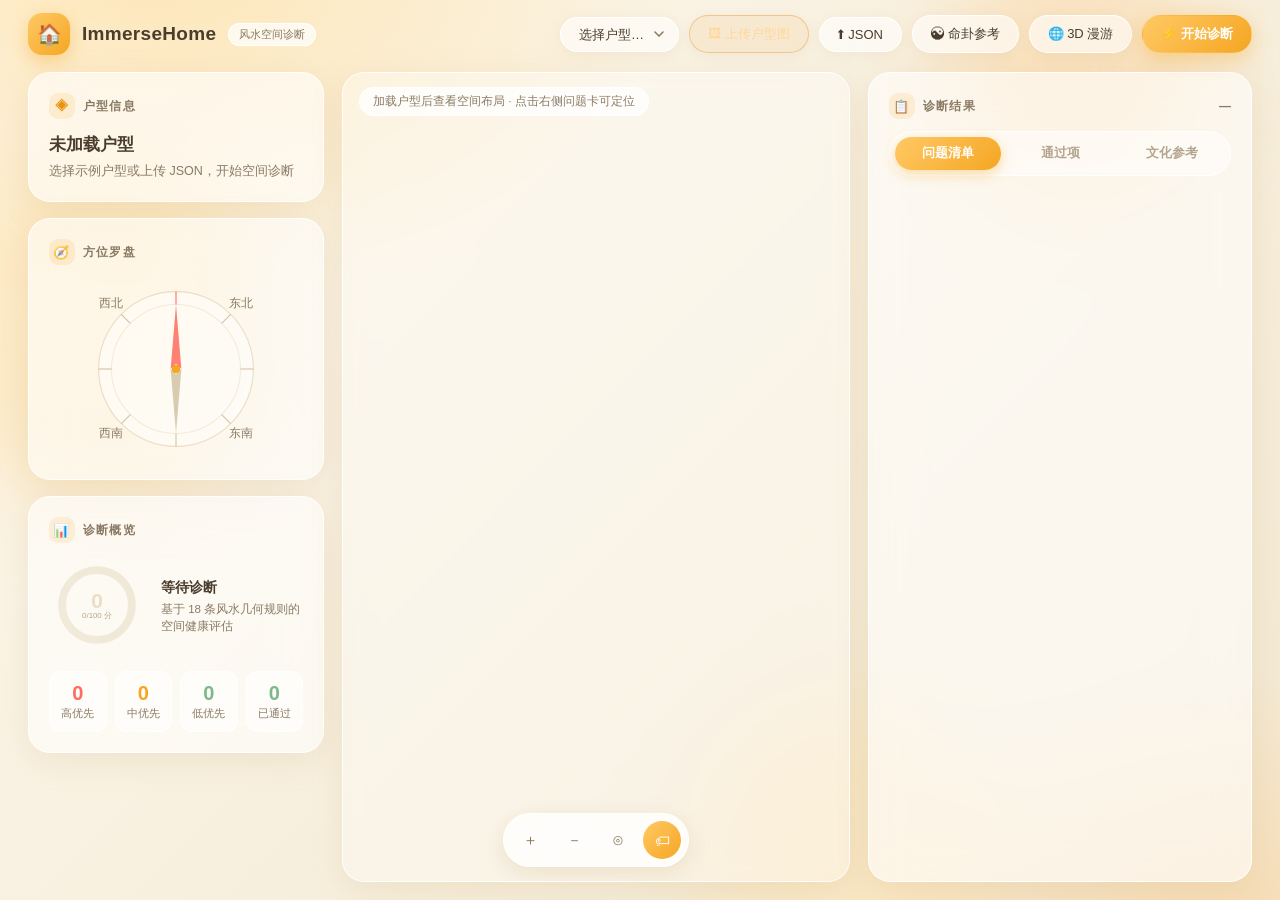
==== webapp/static/index.html @ de6d9487 "初始提交：户型风水审查 Web 端 - webapp：Flask 服务 + /plan 户型图识墙摆家具 + /3d 三维诊断 - fengshui-audit：18 条风水规则引擎与场景 schem" ====
<!DOCTYPE html>
<html lang="zh-CN">
<head>
<meta charset="UTF-8" />
<meta name="viewport" content="width=device-width, initial-scale=1.0" />
<title>ImmerseHome · 风水空间诊断</title>
<style>
  :root {
    /* 暖色阳光系 */
    --bg-cream: #faf5ea;
    --bg-sun: #ffe9c4;
    --glass: rgba(255, 255, 255, 0.58);
    --glass-strong: rgba(255, 255, 255, 0.75);
    --glass-border: rgba(255, 255, 255, 0.95);
    --glass-shadow: 0 8px 32px rgba(190, 155, 95, 0.16);
    --text-primary: #4a3d2e;
    --text-secondary: #8a7a64;
    --text-muted: #b3a48c;
    --accent: #f5a623;
    --accent-deep: #e8930f;
    --accent-soft: rgba(245, 166, 35, 0.14);
    --accent-glow: rgba(245, 166, 35, 0.4);
    --high: #ff6b5e;
    --high-soft: rgba(255, 107, 94, 0.12);
    --medium: #f5a623;
    --medium-soft: rgba(245, 166, 35, 0.13);
    --low: #7cb98a;
    --low-soft: rgba(124, 185, 138, 0.14);
    --ok: #7cb98a;
    --radius-lg: 22px;
    --radius-md: 16px;
    --radius-sm: 12px;
  }
  * { margin: 0; padding: 0; box-sizing: border-box; }
  html, body { height: 100%; }
  body {
    font-family: -apple-system, "PingFang SC", "Microsoft YaHei", "Segoe UI", sans-serif;
    color: var(--text-primary);
    display: flex;
    flex-direction: column;
    min-width: 1080px;
    overflow-x: auto;
    position: relative;
    background:
      radial-gradient(ellipse 900px 600px at 12% -5%, rgba(255, 216, 138, 0.55) 0%, transparent 60%),
      radial-gradient(ellipse 700px 500px at 95% 105%, rgba(255, 196, 120, 0.35) 0%, transparent 55%),
      linear-gradient(135deg, #fdf8ee 0%, #f7efdd 55%, #f3e8d2 100%);
    background-attachment: fixed;
  }
  /* 光斑装饰 */
  .bokeh { position: fixed; border-radius: 50%; filter: blur(46px); pointer-events: none; z-index: 0; }
  .b1 { width: 340px; height: 340px; left: -80px; top: 18%; background: rgba(255, 210, 130, 0.34); }
  .b2 { width: 260px; height: 260px; right: 6%; top: -60px; background: rgba(255, 190, 110, 0.28); }
  .b3 { width: 300px; height: 300px; right: 22%; bottom: -100px; background: rgba(255, 226, 170, 0.38); }

  /* ===== 顶栏（浮动玻璃条） ===== */
  .topbar {
    position: relative; z-index: 20;
    height: 68px;
    display: flex; align-items: center;
    padding: 0 28px; gap: 14px;
  }
  .brand { display: flex; align-items: center; gap: 12px; }
  .brand-icon {
    width: 42px; height: 42px; border-radius: 14px;
    background: linear-gradient(135deg, #ffc964, #f5a623);
    display: flex; align-items: center; justify-content: center;
    color: #fff; font-size: 20px;
    box-shadow: 0 6px 18px var(--accent-glow);
  }
  .brand-name { font-size: 19px; font-weight: 700; letter-spacing: 0.3px; }
  .brand-sub {
    font-size: 11px; color: var(--text-secondary);
    background: rgba(255,255,255,0.7); border: 1px solid var(--glass-border);
    padding: 3px 10px; border-radius: 20px;
  }
  .topbar-actions { margin-left: auto; display: flex; gap: 10px; align-items: center; }

  .btn {
    background: var(--glass);
    backdrop-filter: blur(18px); -webkit-backdrop-filter: blur(18px);
    border: 1px solid var(--glass-border);
    color: var(--text-primary);
    padding: 9px 18px;
    border-radius: 30px;
    font-size: 13px; font-weight: 500;
    cursor: pointer; transition: all 0.18s;
    display: inline-flex; align-items: center; gap: 7px;
    box-shadow: 0 3px 14px rgba(190,155,95,0.12);
  }
  .btn:hover { background: var(--glass-strong); transform: translateY(-1px); box-shadow: 0 6px 20px rgba(190,155,95,0.2); }
  .btn.primary {
    background: linear-gradient(135deg, #ffc964, #f5a623);
    border-color: transparent; color: #fff; font-weight: 600;
    box-shadow: 0 6px 20px var(--accent-glow);
  }
  .btn.primary:hover { filter: brightness(1.06); box-shadow: 0 8px 26px var(--accent-glow); }
  .btn.toggled {
    background: linear-gradient(135deg, #c9a4ff, #a877f0);
    border-color: transparent; color: #fff;
    box-shadow: 0 6px 18px rgba(168, 119, 240, 0.35);
  }
  select.btn { padding-right: 34px; appearance: none; -webkit-appearance: none;
    background-image: url("data:image/svg+xml,%3Csvg xmlns='http://www.w3.org/2000/svg' width='10' height='6'%3E%3Cpath d='M1 1l4 4 4-4' stroke='%238a7a64' fill='none' stroke-width='1.5' stroke-linecap='round'/%3E%3C/svg%3E");
    background-repeat: no-repeat; background-position: right 14px center; }

  /* ===== 主体：浮动卡片布局 ===== */
  .main {
    flex: 1; position: relative; z-index: 10;
    display: grid;
    grid-template-columns: 296px minmax(420px, 1fr) 384px;
    gap: 18px;
    padding: 4px 28px 18px;
    min-height: 0;
  }

  .dock { display: flex; flex-direction: column; gap: 16px; min-height: 0; }
  .glass-card {
    background: var(--glass);
    backdrop-filter: blur(24px); -webkit-backdrop-filter: blur(24px);
    border: 1px solid var(--glass-border);
    border-radius: var(--radius-lg);
    box-shadow: var(--glass-shadow);
    padding: 20px;
  }
  .card-title {
    display: flex; align-items: center; gap: 8px;
    font-size: 12px; font-weight: 700; letter-spacing: 1.2px;
    color: var(--text-secondary); text-transform: uppercase;
    margin-bottom: 14px;
  }
  .card-title .ico {
    width: 26px; height: 26px; border-radius: 9px;
    background: var(--accent-soft); color: var(--accent-deep);
    display: inline-flex; align-items: center; justify-content: center; font-size: 13px;
  }

  .scene-name { font-size: 17px; font-weight: 700; margin-bottom: 5px; }
  .scene-note { font-size: 12.5px; color: var(--text-secondary); line-height: 1.6; }

  /* 罗盘 */
  .compass-wrap { display: flex; justify-content: center; padding: 4px 0; }
  .compass { width: 172px; height: 172px; position: relative; }
  .compass svg { width: 100%; height: 100%; }

  /* 分数 + 统计 */
  .score-wrap { display: flex; align-items: center; gap: 16px; margin-bottom: 14px; }
  .score-ring svg { width: 96px; height: 96px; }
  .score-caption { flex: 1; }
  .score-caption .big { font-size: 14px; font-weight: 700; margin-bottom: 4px; }
  .score-caption .sub { font-size: 11.5px; color: var(--text-secondary); line-height: 1.5; }
  .stats-grid { display: grid; grid-template-columns: repeat(4, 1fr); gap: 8px; }
  .stat-chip {
    border-radius: var(--radius-sm); padding: 10px 6px; text-align: center;
    background: rgba(255,255,255,0.55); border: 1px solid rgba(255,255,255,0.9);
  }
  .stat-num { font-size: 20px; font-weight: 800; line-height: 1.1; }
  .stat-label { font-size: 10.5px; color: var(--text-secondary); margin-top: 3px; }
  .stat-chip.high .stat-num { color: var(--high); }
  .stat-chip.medium .stat-num { color: var(--medium); }
  .stat-chip.low .stat-num { color: var(--low); }
  .stat-chip.pass .stat-num { color: var(--ok); }

  /* ===== 中间舞台 ===== */
  .stage { position: relative; min-width: 0; min-height: 0; display: flex; flex-direction: column; gap: 14px; }
  .canvas-card {
    flex: 1; position: relative; min-height: 0;
    background: rgba(255, 255, 255, 0.34);
    backdrop-filter: blur(10px); -webkit-backdrop-filter: blur(10px);
    border: 1px solid rgba(255,255,255,0.85);
    border-radius: var(--radius-lg);
    box-shadow: var(--glass-shadow);
    overflow: hidden;
  }
  #floorCanvas { display: block; width: 100%; height: 100%; }
  .canvas-hint {
    position: absolute; top: 14px; left: 16px;
    font-size: 11.5px; color: var(--text-secondary);
    background: rgba(255,255,255,0.72); backdrop-filter: blur(10px);
    padding: 6px 13px; border-radius: 20px;
    border: 1px solid rgba(255,255,255,0.95);
    pointer-events: none;
  }
  .canvas-toolbar {
    position: absolute; bottom: 14px; left: 50%; transform: translateX(-50%);
    display: flex; gap: 6px;
    background: var(--glass-strong);
    backdrop-filter: blur(20px); -webkit-backdrop-filter: blur(20px);
    border: 1px solid var(--glass-border);
    border-radius: 30px; padding: 7px;
    box-shadow: 0 6px 22px rgba(190,155,95,0.22);
  }
  .tool-btn {
    width: 38px; height: 38px; border-radius: 50%;
    border: none; background: transparent; cursor: pointer;
    font-size: 15px; color: var(--text-secondary);
    display: flex; align-items: center; justify-content: center;
    transition: all 0.15s;
  }
  .tool-btn:hover { background: var(--accent-soft); color: var(--accent-deep); }
  .tool-btn.active { background: linear-gradient(135deg, #ffc964, #f5a623); color: #fff; }

  /* 中央诊断卡（对应 Figma 警示卡） */
  .alert-card {
    display: none; align-items: flex-start; gap: 14px;
    background: var(--glass-strong);
    backdrop-filter: blur(24px); -webkit-backdrop-filter: blur(24px);
    border: 1px solid var(--glass-border);
    border-radius: var(--radius-lg);
    box-shadow: var(--glass-shadow);
    padding: 16px 20px;
  }
  .alert-card.show { display: flex; }
  .alert-icon {
    width: 44px; height: 44px; border-radius: 50%; flex-shrink: 0;
    background: linear-gradient(135deg, #ffb35c, #f5862a);
    color: #fff; font-size: 19px;
    display: flex; align-items: center; justify-content: center;
    box-shadow: 0 6px 16px rgba(245, 134, 42, 0.4);
  }
  .alert-body { flex: 1; min-width: 0; }
  .alert-msg { font-size: 14px; font-weight: 600; line-height: 1.55; margin-bottom: 10px; }
  .alert-filters { display: flex; gap: 8px; flex-wrap: wrap; }
  .filter-pill {
    padding: 6px 15px; border-radius: 20px; font-size: 12px; font-weight: 600;
    border: 1px solid rgba(255,255,255,0.95);
    background: rgba(255,255,255,0.6); color: var(--text-secondary);
    cursor: pointer; transition: all 0.15s;
  }
  .filter-pill:hover { transform: translateY(-1px); }
  .filter-pill.active { background: linear-gradient(135deg, #ffc964, #f5a623); color: #fff; border-color: transparent; box-shadow: 0 4px 12px var(--accent-glow); }

  /* ===== 右侧结果卡 ===== */
  .results-card { flex: 1; display: flex; flex-direction: column; min-height: 0; overflow: hidden; }
  .results-head { display: flex; align-items: center; justify-content: space-between; margin-bottom: 12px; }
  .result-count { font-size: 12px; color: var(--text-secondary); font-weight: 600; }
  .tabs {
    display: flex; gap: 6px; padding: 5px;
    background: rgba(255,255,255,0.5); border-radius: 24px;
    border: 1px solid rgba(255,255,255,0.9); margin-bottom: 14px;
  }
  .tab {
    flex: 1; text-align: center; padding: 8px 4px;
    font-size: 12.5px; font-weight: 600; border-radius: 18px;
    cursor: pointer; color: var(--text-muted); transition: all 0.18s;
  }
  .tab.active {
    background: linear-gradient(135deg, #ffc964, #f5a623);
    color: #fff; box-shadow: 0 4px 14px var(--accent-glow);
  }
  .results-scroll { flex: 1; overflow-y: auto; min-height: 0; padding-right: 4px; }
  .results-scroll::-webkit-scrollbar { width: 5px; }
  .results-scroll::-webkit-scrollbar-thumb { background: rgba(190,155,95,0.3); border-radius: 3px; }

  /* 违规卡 */
  .violation {
    background: rgba(255,255,255,0.66);
    border: 1px solid rgba(255,255,255,0.95);
    border-radius: var(--radius-md);
    padding: 15px 15px 15px 18px;
    margin-bottom: 11px; cursor: pointer;
    transition: all 0.18s; position: relative; overflow: hidden;
  }
  .violation::before {
    content: ""; position: absolute; left: 0; top: 0; bottom: 0; width: 4px;
  }
  .violation.high::before { background: linear-gradient(180deg, #ff8a7e, #ff6b5e); }
  .violation.medium::before { background: linear-gradient(180deg, #ffc964, #f5a623); }
  .violation.low::before { background: linear-gradient(180deg, #9ed3aa, #7cb98a); }
  .violation:hover { transform: translateY(-2px); box-shadow: 0 8px 22px rgba(190,155,95,0.22); }
  .violation.selected {
    border-color: var(--accent);
    box-shadow: 0 0 0 2px var(--accent-soft), 0 8px 26px var(--accent-glow);
    background: rgba(255,255,255,0.85);
  }
  .v-head { display: flex; align-items: center; gap: 8px; margin-bottom: 8px; }
  .v-sev {
    font-size: 10px; font-weight: 800; padding: 3px 9px;
    border-radius: 12px; letter-spacing: 0.5px;
  }
  .v-sev.high { background: var(--high-soft); color: var(--high); }
  .v-sev.medium { background: var(--medium-soft); color: var(--medium); }
  .v-sev.low { background: var(--low-soft); color: var(--low); }
  .v-name { font-size: 13.5px; font-weight: 700; }
  .v-id { font-size: 10.5px; color: var(--text-muted); margin-left: auto; font-family: ui-monospace, monospace; }
  .v-detail { font-size: 12.5px; color: var(--text-secondary); line-height: 1.6; margin-bottom: 9px; }
  .v-suggest {
    font-size: 12.5px; color: #9c6d10; line-height: 1.6;
    padding: 9px 12px; border-radius: 10px;
    background: var(--accent-soft); border-left: 3px solid var(--accent);
  }
  .v-suggest::before { content: "✦ 建议："; font-weight: 700; }

  .empty-state { text-align: center; padding: 52px 20px; color: var(--text-muted); }
  .empty-state .icon { font-size: 38px; margin-bottom: 12px; opacity: 0.55; }

  .passed-item {
    display: flex; align-items: center; gap: 9px;
    padding: 8px 4px; font-size: 12.5px; color: var(--text-secondary);
    border-bottom: 1px dashed rgba(190,155,95,0.18);
  }
  .passed-item:last-child { border-bottom: none; }
  .passed-dot { width: 7px; height: 7px; border-radius: 50%; background: var(--ok); flex-shrink: 0; }

  /* 文化参考 */
  .culture-box {
    background: linear-gradient(135deg, rgba(200,164,255,0.14), rgba(245,166,35,0.1));
    border: 1px solid rgba(190,150,255,0.35);
    border-radius: var(--radius-md); padding: 16px;
  }
  .culture-title { font-size: 13.5px; font-weight: 700; color: #8b5cf0; margin-bottom: 8px; }
  .culture-text { font-size: 12.5px; color: var(--text-secondary); line-height: 1.7; }
  .culture-limits { margin-top: 9px; font-size: 11.5px; color: var(--text-muted); }
  .culture-limits li { margin-left: 16px; margin-bottom: 3px; }

  .skip-note { margin-top: 10px; font-size: 11.5px; color: var(--medium); text-align: center; padding: 8px;
    background: var(--medium-soft); border-radius: 10px; }

  /* 加载 & Toast */
  .loading {
    position: fixed; inset: 0; z-index: 100;
    background: rgba(250, 245, 234, 0.65);
    backdrop-filter: blur(6px);
    display: none; align-items: center; justify-content: center;
  }
  .loading.show { display: flex; }
  .spinner {
    width: 42px; height: 42px;
    border: 3px solid rgba(245,166,35,0.25); border-top-color: var(--accent);
    border-radius: 50%; animation: spin 0.8s linear infinite;
  }
  @keyframes spin { to { transform: rotate(360deg); } }
  .toast {
    position: fixed; bottom: 30px; left: 50%; transform: translateX(-50%);
    background: rgba(74, 61, 46, 0.92); color: #fff;
    padding: 11px 22px; border-radius: 26px; font-size: 13px;
    z-index: 200; box-shadow: 0 10px 30px rgba(74,61,46,0.35);
    animation: slideUp 0.3s;
  }
  @keyframes slideUp { from { opacity: 0; transform: translate(-50%, 16px); } }
</style>
</head>
<body>
<div class="bokeh b1"></div><div class="bokeh b2"></div><div class="bokeh b3"></div>

<div class="topbar">
  <div class="brand">
    <div class="brand-icon">🏠</div>
    <div class="brand-name">ImmerseHome</div>
    <div class="brand-sub">风水空间诊断</div>
  </div>
  <div class="topbar-actions">
    <select id="sceneSelect" class="btn" title="选择示例户型">
      <option value="">选择户型…</option>
    </select>
    <a class="btn" href="/plan" style="text-decoration:none;border-color:rgba(233,162,76,.5);color:#ffd79a;background:rgba(233,162,76,.12)"
       title="上传户型图照片 → 自动识墙 → 摆家具 → 生成 3D">🖼 上传户型图</a>
    <button class="btn" id="uploadBtn" title="直接上传户型 JSON（高级）">⬆ JSON</button>
    <button class="btn" id="cultureBtn" title="启用命卦文化参考">☯ 命卦参考</button>
    <a class="btn" href="/3d" title="进入第一视角 3D 漫游" style="text-decoration:none">🌐 3D 漫游</a>
    <button class="btn primary" id="auditBtn">⚡ 开始诊断</button>
  </div>
</div>

<div class="main">
  <!-- 左侧浮动卡 -->
  <div class="dock">
    <div class="glass-card">
      <div class="card-title"><span class="ico">◈</span>户型信息</div>
      <div class="scene-name" id="sceneName">未加载户型</div>
      <div class="scene-note" id="sceneNote">选择示例户型或上传 JSON，开始空间诊断</div>
    </div>

    <div class="glass-card">
      <div class="card-title"><span class="ico">🧭</span>方位罗盘</div>
      <div class="compass-wrap"><div class="compass" id="compass"></div></div>
    </div>

    <div class="glass-card">
      <div class="card-title"><span class="ico">📊</span>诊断概览</div>
      <div class="score-wrap">
        <div class="score-ring" id="scoreRing"></div>
        <div class="score-caption">
          <div class="big" id="scoreVerdict">等待诊断</div>
          <div class="sub">基于 18 条风水几何规则的空间健康评估</div>
        </div>
      </div>
      <div class="stats-grid">
        <div class="stat-chip high"><div class="stat-num" id="cntHigh">0</div><div class="stat-label">高优先</div></div>
        <div class="stat-chip medium"><div class="stat-num" id="cntMed">0</div><div class="stat-label">中优先</div></div>
        <div class="stat-chip low"><div class="stat-num" id="cntLow">0</div><div class="stat-label">低优先</div></div>
        <div class="stat-chip pass"><div class="stat-num" id="cntPass">0</div><div class="stat-label">已通过</div></div>
      </div>
    </div>
  </div>

  <!-- 中间舞台 -->
  <div class="stage">
    <div class="alert-card" id="alertCard">
      <div class="alert-icon">◈</div>
      <div class="alert-body">
        <div class="alert-msg" id="alertMsg"></div>
        <div class="alert-filters" id="alertFilters">
          <div class="filter-pill active" data-filter="all">全部问题</div>
          <div class="filter-pill" data-filter="high">高优先</div>
          <div class="filter-pill" data-filter="medium">中优先</div>
          <div class="filter-pill" data-filter="low">低优先</div>
        </div>
      </div>
    </div>
    <div class="canvas-card">
      <canvas id="floorCanvas"></canvas>
      <div class="canvas-hint" id="canvasHint">加载户型后查看空间布局 · 点击右侧问题卡可定位</div>
      <div class="canvas-toolbar">
        <button class="tool-btn" id="zoomIn" title="放大">＋</button>
        <button class="tool-btn" id="zoomOut" title="缩小">－</button>
        <button class="tool-btn" id="resetView" title="重置视图">⊙</button>
        <button class="tool-btn active" id="toggleLabels" title="显示/隐藏标签">🏷</button>
      </div>
    </div>
  </div>

  <!-- 右侧结果 -->
  <div class="dock">
    <div class="glass-card results-card">
      <div class="results-head">
        <div class="card-title" style="margin:0"><span class="ico">📋</span>诊断结果</div>
        <div class="result-count" id="resultCount">—</div>
      </div>
      <div class="tabs">
        <div class="tab active" data-tab="violations">问题清单</div>
        <div class="tab" data-tab="passed">通过项</div>
        <div class="tab" data-tab="culture">文化参考</div>
      </div>
      <div class="results-scroll">
        <div id="violationsList"></div>
        <div id="passedList" style="display:none;"></div>
        <div id="cultureBox" style="display:none;"></div>
      </div>
    </div>
  </div>
</div>

<input type="file" id="fileInput" accept=".json" style="display:none" />
<div class="loading" id="loading"><div class="spinner"></div></div>

<script>
// ============================================================
//  全局状态
// ============================================================
let sceneData = null;
let auditResult = null;
let selectedVId = null;
let cultureEnabled = false;
let showLabels = true;
let viewScale = 1;
let viewOffset = { x: 0, y: 0 };
let currentFilter = "all";

// 暖色调画布配色（对应 Figma 阳光客厅风格）
const COLORS = {
  wall: "#8a7458",
  wallWindow: "#6ba3c9",
  door: "#f5a623",
  beam: "rgba(245,166,35,0.16)",
  beamBorder: "rgba(232,147,15,0.55)",
  grid: "rgba(190,155,95,0.13)",
  text: "#6b5c48",
  furniture: "#efe4cf",
  furnitureBorder: "#bda27c",
  bed: "#e3d4f0", bedBorder: "#a98fd0",
  sofa: "#d3e4c0", sofaBorder: "#8fb277",
  stove: "#f2c4b4", stoveBorder: "#d98a70",
  sink: "#c4dce8", sinkBorder: "#7fa8c0",
  mirror: "rgba(160,190,230,0.35)",
  wardrobe: "#eadcc0", wardrobeBorder: "#b09468",
  highlight: "#ff5e4d",
  highlightGlow: "rgba(255,94,77,0.35)",
};

// 房间暖色粉彩（对应 Figma 户型图的桃橙配色）
const ROOM_COLORS = {
  "主卧": "#ffe3cc", "次卧": "#fff0d6", "卧室": "#ffe9d4",
  "客厅": "#e9f0da", "餐厅": "#ffe0c4", "厨房": "#f4ead4",
  "卫生间": "#dfeef1", "卫": "#dfeef1", "阳台": "#e6f0e0", "玄关": "#f6ecd8",
};
const ROOM_DEFAULT = "rgba(255,255,255,0.5)";

// ============================================================
//  初始化
// ============================================================
async function init() {
  resizeCanvas();
  window.addEventListener("resize", () => { resizeCanvas(); render(); });
  drawCompass();
  drawScoreRing(0, 18, true);
  await loadScenes();
  document.getElementById("auditBtn").addEventListener("click", runAudit);
  document.getElementById("uploadBtn").addEventListener("click", () => document.getElementById("fileInput").click());
  document.getElementById("fileInput").addEventListener("change", handleFile);
  document.getElementById("cultureBtn").addEventListener("click", toggleCulture);
  document.getElementById("sceneSelect").addEventListener("change", loadScene);
  document.getElementById("zoomIn").addEventListener("click", () => zoom(1.2));
  document.getElementById("zoomOut").addEventListener("click", () => zoom(0.8));
  document.getElementById("resetView").addEventListener("click", resetView);
  document.getElementById("toggleLabels").addEventListener("click", function() {
    showLabels = !showLabels; this.classList.toggle("active", showLabels); render();
  });
  document.querySelectorAll(".tab").forEach(t => t.addEventListener("click", switchTab));
  document.querySelectorAll(".filter-pill").forEach(p => p.addEventListener("click", function() {
    document.querySelectorAll(".filter-pill").forEach(x => x.classList.remove("active"));
    this.classList.add("active");
    currentFilter = this.dataset.filter;
    renderResults();
  }));
}

function switchTab(e) {
  document.querySelectorAll(".tab").forEach(t => t.classList.remove("active"));
  e.target.classList.add("active");
  const tab = e.target.dataset.tab;
  document.getElementById("violationsList").style.display = tab === "violations" ? "" : "none";
  document.getElementById("passedList").style.display = tab === "passed" ? "" : "none";
  document.getElementById("cultureBox").style.display = tab === "culture" ? "" : "none";
}

function resizeCanvas() {
  const card = document.querySelector(".canvas-card");
  const canvas = document.getElementById("floorCanvas");
  const w = card.clientWidth, h = card.clientHeight;
  if (w > 0 && h > 0) { canvas.width = w; canvas.height = h; }
}

// ============================================================
//  场景加载
// ============================================================
async function loadScenes() {
  try {
    const res = await fetch("/api/scenes");
    const scenes = await res.json();
    const sel = document.getElementById("sceneSelect");
    scenes.forEach(s => {
      const opt = document.createElement("option");
      opt.value = s.id; opt.textContent = s.name;
      sel.appendChild(opt);
    });
  } catch (e) { console.error(e); }
}

async function loadScene(e) {
  const id = e.target.value;
  if (!id) return;
  showLoading(true);
  try {
    const res = await fetch("/api/scene/" + id);
    sceneData = await res.json();
    document.getElementById("sceneName").textContent = sceneData.meta?.name || id;
    document.getElementById("sceneNote").textContent = sceneData.meta?.note || "";
    selectedVId = null; auditResult = null;
    clearResults();
    render();
  } catch (e) { toast("加载户型失败：" + e.message); }
  finally { showLoading(false); }
}

function handleFile(e) {
  const file = e.target.files[0];
  if (!file) return;
  const reader = new FileReader();
  reader.onload = (ev) => {
    try {
      sceneData = JSON.parse(ev.target.result);
      document.getElementById("sceneName").textContent = sceneData.meta?.name || file.name;
      document.getElementById("sceneNote").textContent = sceneData.meta?.note || "已上传：" + file.name;
      selectedVId = null; auditResult = null;
      clearResults(); render();
    } catch (err) { toast("JSON 解析失败：" + err.message); }
  };
  reader.readAsText(file, "utf-8");
  e.target.value = "";
}

// ============================================================
//  运行审查
// ============================================================
async function runAudit() {
  if (!sceneData) { toast("请先加载户型"); return; }
  showLoading(true);
  try {
    const res = await fetch("/api/audit?culture=" + cultureEnabled, {
      method: "POST",
      headers: { "Content-Type": "application/json" },
      body: JSON.stringify(sceneData),
    });
    auditResult = await res.json();
    currentFilter = "all";
    document.querySelectorAll(".filter-pill").forEach(x => x.classList.toggle("active", x.dataset.filter === "all"));
    renderResults();
    render();
  } catch (e) { toast("诊断失败：" + e.message); }
  finally { showLoading(false); }
}

function toggleCulture() {
  cultureEnabled = !cultureEnabled;
  const btn = document.getElementById("cultureBtn");
  btn.classList.toggle("toggled", cultureEnabled);
  if (auditResult) runAudit();
}

// ============================================================
//  结果渲染
// ============================================================
function renderResults() {
  if (!auditResult) return;
  const s = auditResult.summary;
  document.getElementById("cntHigh").textContent = s.by_severity.high || 0;
  document.getElementById("cntMed").textContent = s.by_severity.medium || 0;
  document.getElementById("cntLow").textContent = s.by_severity.low || 0;
  document.getElementById("cntPass").textContent = s.passed;
  document.getElementById("resultCount").textContent = s.violations + " 项问题 / " + s.passed + " 项通过";
  const score = Math.round((s.passed / auditResult.rule_count) * 100);
  drawScoreRing(score, auditResult.rule_count);

  // 中央诊断卡文案（模仿 Figma 诊断提示语气）
  const alertCard = document.getElementById("alertCard");
  alertCard.classList.add("show");
  let verdict, msg;
  if (s.violations === 0) {
    verdict = "空间状态极佳"; msg = "布局通过全部 " + auditResult.rule_count + " 条风水检查，动线流畅、采光均衡，无需调整。";
  } else {
    const parts = [];
    if (s.by_severity.high) parts.push("高优先级问题 " + s.by_severity.high + " 处");
    if (s.by_severity.medium) parts.push("中优先级 " + s.by_severity.medium + " 处");
    if (s.by_severity.low) parts.push("低优先级 " + s.by_severity.low + " 处");
    verdict = score >= 60 ? "整体尚可，建议微调" : "建议针对性优化";
    msg = "检测到 " + parts.join("、") + "，点击下方分类可筛选查看，让家更舒适。";
  }
  document.getElementById("alertMsg").textContent = msg;
  document.getElementById("scoreVerdict").textContent = verdict;

  // 违规列表（含筛选）
  const vlist = document.getElementById("violationsList");
  const list = auditResult.violations.filter(v => currentFilter === "all" || v.severity === currentFilter);
  if (list.length === 0) {
    vlist.innerHTML = '<div class="empty-state"><div class="icon">🍃</div><div>' +
      (auditResult.violations.length === 0 ? "布局通过全部检查" : "该分类下暂无问题") + "</div></div>";
  } else {
    vlist.innerHTML = list.map(v => `
      <div class="violation ${v.severity}" data-id="${v.rule_id}">
        <div class="v-head">
          <span class="v-sev ${v.severity}">${sevLabel(v.severity)}</span>
          <span class="v-name">${v.name}</span>
          <span class="v-id">${v.rule_id}</span>
        </div>
        <div class="v-detail">${v.detail || v.violation_text}</div>
        <div class="v-suggest">${v.suggestion}</div>
      </div>`).join("");
    vlist.querySelectorAll(".violation").forEach(el => {
      el.addEventListener("click", () => {
        document.querySelectorAll(".violation").forEach(x => x.classList.remove("selected"));
        el.classList.add("selected");
        selectedVId = el.dataset.id;
        render();
      });
    });
  }

  // 已通过
  const plist = document.getElementById("passedList");
  plist.innerHTML = auditResult.passed_rules.map(p =>
    '<div class="passed-item"><span class="passed-dot"></span>' + p.name +
    '<span style="color:var(--text-muted);font-size:11px;margin-left:auto;">' + p.rule_id + "</span></div>").join("");

  // 文化参考
  const cbox = document.getElementById("cultureBox");
  const c = auditResult.culture_reference;
  if (c.enabled && c.available) {
    cbox.innerHTML = `
      <div class="culture-box">
        <div class="culture-title">☯ 八宅派命卦 · 文化参考</div>
        <div class="culture-text">${c.text}</div>
        <div class="culture-text" style="margin-top:8px;">命卦：${c.ming_gua.name}（${c.ming_gua.group}）<br>宅向：坐${c.house.sitting}朝${c.house.facing}（${c.house.gua}宅）</div>
        <ul class="culture-limits">${c.limits.map(l => "<li>" + l + "</li>").join("")}</ul>
      </div>`;
  } else {
    cbox.innerHTML = '<div class="empty-state"><div class="icon">☯</div><div>' +
      (c.reason || "点击顶部「命卦参考」按钮启用") + "</div></div>";
  }

  if (s.skipped > 0) {
    const note = document.createElement("div");
    note.className = "skip-note";
    note.textContent = "⚠ 有 " + s.skipped + " 项因数据缺失未能检查";
    vlist.appendChild(note);
  }
}

function sevLabel(s) { return { high: "高", medium: "中", low: "低" }[s] || s; }

function clearResults() {
  document.getElementById("violationsList").innerHTML = "";
  document.getElementById("passedList").innerHTML = "";
  document.getElementById("cultureBox").innerHTML = "";
  document.getElementById("alertCard").classList.remove("show");
  document.getElementById("resultCount").textContent = "—";
  ["cntHigh", "cntMed", "cntLow", "cntPass"].forEach(id => document.getElementById(id).textContent = "0");
  document.getElementById("scoreVerdict").textContent = "等待诊断";
  drawScoreRing(0, 18, true);
}

// ============================================================
//  Canvas 渲染
// ============================================================
const canvas = document.getElementById("floorCanvas");
const ctx = canvas.getContext("2d");

function getBounds() {
  if (!sceneData) return { minX: 0, minY: 0, maxX: 10, maxY: 10 };
  let minX = Infinity, minY = Infinity, maxX = -Infinity, maxY = -Infinity;
  const add = (x, y) => { minX = Math.min(minX, x); minY = Math.min(minY, y); maxX = Math.max(maxX, x); maxY = Math.max(maxY, y); };
  (sceneData.walls || []).forEach(w => { add(w.a[0], w.a[1]); add(w.b[0], w.b[1]); });
  (sceneData.furniture || []).forEach(f => rectCorners(f.rect).forEach(p => add(p[0], p[1])));
  if (!isFinite(minX)) return { minX: 0, minY: 0, maxX: 10, maxY: 10 };
  return { minX: minX - 1, minY: minY - 1, maxX: maxX + 1, maxY: maxY + 1 };
}

function rectCorners(r) {
  const rad = r.heading * Math.PI / 180;
  const cos = Math.cos(rad), sin = Math.sin(rad);
  const hl = r.len / 2, hw = r.wid / 2;
  return [[-hl,-hw],[hl,-hw],[hl,hw],[-hl,hw]].map(([u, v]) => [
    r.cx + u * cos - v * sin, r.cy + u * sin + v * cos
  ]);
}

function worldToScreen(x, y, bounds) {
  const w = canvas.width, h = canvas.height;
  const bw = bounds.maxX - bounds.minX, bh = bounds.maxY - bounds.minY;
  const scale = Math.min(w / bw, h / bh) * 0.9 * viewScale;
  const ox = (w - bw * scale) / 2 - bounds.minX * scale + viewOffset.x;
  const oy = (h + bh * scale) / 2 + bounds.minY * scale + viewOffset.y;
  return [x * scale + ox, -y * scale + oy, scale];
}

function render() {
  resizeCanvas();
  ctx.clearRect(0, 0, canvas.width, canvas.height);
  if (!sceneData) return;
  const bounds = getBounds();
  drawGrid(bounds);
  (sceneData.rooms || []).forEach(r => drawRoom(r, bounds));
  (sceneData.beams || []).forEach(b => drawBeam(b, bounds));
  (sceneData.walls || []).forEach(w => drawWall(w, bounds));
  (sceneData.doors || []).forEach(d => drawDoor(d, bounds));
  (sceneData.furniture || []).forEach(f => drawFurniture(f, bounds));
  if (selectedVId && auditResult) {
    const v = auditResult.violations.find(x => x.rule_id === selectedVId);
    if (v) highlightObjects(v.objects, bounds);
  }
}

function drawGrid(bounds) {
  ctx.strokeStyle = COLORS.grid; ctx.lineWidth = 1;
  for (let x = Math.ceil(bounds.minX); x <= bounds.maxX; x++) {
    const [x1, y1] = worldToScreen(x, bounds.minY, bounds);
    const [x2, y2] = worldToScreen(x, bounds.maxY, bounds);
    ctx.beginPath(); ctx.moveTo(x1, y1); ctx.lineTo(x2, y2); ctx.stroke();
  }
  for (let y = Math.ceil(bounds.minY); y <= bounds.maxY; y++) {
    const [x1, y1] = worldToScreen(bounds.minX, y, bounds);
    const [x2, y2] = worldToScreen(bounds.maxX, y, bounds);
    ctx.beginPath(); ctx.moveTo(x1, y1); ctx.lineTo(x2, y2); ctx.stroke();
  }
}

function drawRoom(r, bounds) {
  const corners = rectCorners(r.rect).map(([x, y]) => worldToScreen(x, y, bounds));
  ctx.fillStyle = ROOM_COLORS[r.name] || ROOM_DEFAULT;
  ctx.beginPath();
  ctx.moveTo(corners[0][0], corners[0][1]);
  corners.slice(1).forEach(c => ctx.lineTo(c[0], c[1]));
  ctx.closePath(); ctx.fill();
  // 房间名标签
  if (showLabels && r.name) {
    const [cx, cy] = worldToScreen(r.rect.cx, r.rect.cy, bounds);
    ctx.fillStyle = "rgba(122, 100, 70, 0.6)";
    ctx.font = "600 12px -apple-system, sans-serif";
    ctx.textAlign = "center"; ctx.textBaseline = "middle";
    ctx.fillText(r.name, cx, cy);
  }
}

function drawWall(w, bounds) {
  const [x1, y1] = worldToScreen(w.a[0], w.a[1], bounds);
  const [x2, y2] = worldToScreen(w.b[0], w.b[1], bounds);
  ctx.strokeStyle = w.is_window ? COLORS.wallWindow : COLORS.wall;
  ctx.lineWidth = w.is_window ? 3 : 5;
  ctx.lineCap = "round";
  ctx.beginPath(); ctx.moveTo(x1, y1); ctx.lineTo(x2, y2); ctx.stroke();
  if (w.is_window) {
    const dx = x2 - x1, dy = y2 - y1;
    const len = Math.hypot(dx, dy) || 1;
    const nx = -dy / len * 4, ny = dx / len * 4;
    ctx.strokeStyle = "rgba(107,163,201,0.45)"; ctx.lineWidth = 1;
    ctx.beginPath(); ctx.moveTo(x1 + nx, y1 + ny); ctx.lineTo(x2 + nx, y2 + ny); ctx.stroke();
  }
}

function drawDoor(d, bounds) {
  const [cx, cy, scale] = worldToScreen(d.center[0], d.center[1], bounds);
  const w = d.width * scale;
  const nx = d.normal[0], ny = -d.normal[1];
  const perpX = -ny, perpY = nx;
  ctx.strokeStyle = COLORS.door; ctx.lineWidth = 3; ctx.lineCap = "round";
  ctx.beginPath();
  ctx.moveTo(cx - perpX * w / 2, cy - perpY * w / 2);
  ctx.lineTo(cx + perpX * w / 2, cy + perpY * w / 2);
  ctx.stroke();
  ctx.strokeStyle = "rgba(245,166,35,0.4)"; ctx.lineWidth = 1.2;
  ctx.setLineDash([4, 4]);
  ctx.beginPath();
  ctx.moveTo(cx + perpX * w / 2, cy + perpY * w / 2);
  ctx.arc(cx + perpX * w / 2, cy + perpY * w / 2, w, Math.atan2(-ny, nx), Math.atan2(-ny, nx) + Math.PI / 2, false);
  ctx.stroke(); ctx.setLineDash([]);
  if (d.is_entry) {
    ctx.fillStyle = "#e8930f";
    ctx.beginPath(); ctx.arc(cx + nx * 12, cy + ny * 12, 4, 0, Math.PI * 2); ctx.fill();
  }
}

function drawBeam(b, bounds) {
  const [ax, ay] = worldToScreen(b.a[0], b.a[1], bounds);
  const [bx, by] = worldToScreen(b.b[0], b.b[1], bounds);
  const dx = bx - ax, dy = by - ay;
  const len = Math.hypot(dx, dy) || 1;
  const nx = -dy / len, ny = dx / len;
  const [, , scale] = worldToScreen(0, 0, bounds);
  const hw = b.width * scale / 2;
  ctx.fillStyle = COLORS.beam; ctx.strokeStyle = COLORS.beamBorder; ctx.lineWidth = 1;
  ctx.beginPath();
  ctx.moveTo(ax + nx * hw, ay + ny * hw);
  ctx.lineTo(bx + nx * hw, by + ny * hw);
  ctx.lineTo(bx - nx * hw, by - ny * hw);
  ctx.lineTo(ax - nx * hw, ay - ny * hw);
  ctx.closePath(); ctx.fill(); ctx.stroke();
}

function drawFurniture(f, bounds) {
  const r = f.rect;
  const corners = rectCorners(r).map(([x, y]) => worldToScreen(x, y, bounds));
  const type = (f.type || "other").toLowerCase();
  let fill = COLORS.furniture, stroke = COLORS.furnitureBorder;
  if (type === "bed") { fill = COLORS.bed; stroke = COLORS.bedBorder; }
  else if (type === "sofa") { fill = COLORS.sofa; stroke = COLORS.sofaBorder; }
  else if (type === "stove") { fill = COLORS.stove; stroke = COLORS.stoveBorder; }
  else if (type === "sink") { fill = COLORS.sink; stroke = COLORS.sinkBorder; }
  else if (type === "mirror") { fill = COLORS.mirror; stroke = "rgba(130,160,210,0.7)"; }
  else if (type === "wardrobe") { fill = COLORS.wardrobe; stroke = COLORS.wardrobeBorder; }

  ctx.fillStyle = fill; ctx.strokeStyle = stroke; ctx.lineWidth = 1.5;
  ctx.beginPath();
  ctx.moveTo(corners[0][0], corners[0][1]);
  corners.slice(1).forEach(c => ctx.lineTo(c[0], c[1]));
  ctx.closePath(); ctx.fill(); ctx.stroke();

  if (type === "bed" || type === "sofa") {
    const rad = r.heading * Math.PI / 180;
    const [cx, cy, scale] = worldToScreen(r.cx, r.cy, bounds);
    const backX = cx - Math.cos(rad) * r.len * scale / 2;
    const backY = cy + Math.sin(rad) * r.len * scale / 2;
    const hx = Math.sin(rad) * r.wid * scale / 2;
    const hy = Math.cos(rad) * r.wid * scale / 2;
    ctx.strokeStyle = stroke; ctx.lineWidth = 3;
    ctx.beginPath();
    ctx.moveTo(backX - hx, backY - hy);
    ctx.lineTo(backX + hx, backY + hy);
    ctx.stroke();
  }

  if (showLabels) {
    const [cx, cy] = worldToScreen(r.cx, r.cy, bounds);
    ctx.fillStyle = "rgba(74, 61, 46, 0.85)";
    ctx.font = "600 11px -apple-system, sans-serif";
    ctx.textAlign = "center"; ctx.textBaseline = "middle";
    ctx.fillText(f.name || f.id, cx, cy);
  }
}

function highlightObjects(ids, bounds) {
  if (!ids) return;
  (sceneData.furniture || []).forEach(f => {
    if (ids.includes(f.id)) {
      const corners = rectCorners(f.rect).map(([x, y]) => worldToScreen(x, y, bounds));
      glowRect(corners);
    }
  });
  (sceneData.walls || []).forEach(w => {
    if (ids.includes(w.id)) {
      const [x1, y1] = worldToScreen(w.a[0], w.a[1], bounds);
      const [x2, y2] = worldToScreen(w.b[0], w.b[1], bounds);
      ctx.strokeStyle = COLORS.highlight; ctx.lineWidth = 6;
      ctx.shadowColor = COLORS.highlightGlow; ctx.shadowBlur = 16;
      ctx.beginPath(); ctx.moveTo(x1, y1); ctx.lineTo(x2, y2); ctx.stroke();
      ctx.shadowBlur = 0;
    }
  });
  (sceneData.doors || []).forEach(d => {
    if (ids.includes(d.id)) {
      const [cx, cy] = worldToScreen(d.center[0], d.center[1], bounds);
      ctx.fillStyle = COLORS.highlight;
      ctx.shadowColor = COLORS.highlightGlow; ctx.shadowBlur = 20;
      ctx.beginPath(); ctx.arc(cx, cy, 10, 0, Math.PI * 2); ctx.fill();
      ctx.shadowBlur = 0;
    }
  });
  (sceneData.beams || []).forEach(b => {
    if (ids.includes(b.id)) {
      const [ax, ay] = worldToScreen(b.a[0], b.a[1], bounds);
      const [bx, by] = worldToScreen(b.b[0], b.b[1], bounds);
      ctx.strokeStyle = COLORS.highlight; ctx.lineWidth = 4;
      ctx.shadowColor = COLORS.highlightGlow; ctx.shadowBlur = 16;
      ctx.beginPath(); ctx.moveTo(ax, ay); ctx.lineTo(bx, by); ctx.stroke();
      ctx.shadowBlur = 0;
    }
  });
}

function glowRect(corners) {
  ctx.strokeStyle = COLORS.highlight; ctx.lineWidth = 3;
  ctx.shadowColor = COLORS.highlightGlow; ctx.shadowBlur = 15;
  ctx.beginPath();
  ctx.moveTo(corners[0][0], corners[0][1]);
  corners.slice(1).forEach(c => ctx.lineTo(c[0], c[1]));
  ctx.closePath(); ctx.stroke();
  ctx.shadowBlur = 0;
}

function zoom(factor) {
  viewScale = Math.max(0.3, Math.min(5, viewScale * factor));
  render();
}
function resetView() { viewScale = 1; viewOffset = { x: 0, y: 0 }; render(); }

// ============================================================
//  罗盘（暖色版）
// ============================================================
function drawCompass() {
  const el = document.getElementById("compass");
  const dirs = [
    { name: "北", angle: 90, color: "#ff6b5e" },
    { name: "东北", angle: 45 }, { name: "东", angle: 0 }, { name: "东南", angle: -45 },
    { name: "南", angle: -90 }, { name: "西南", angle: -135 },
    { name: "西", angle: 180 }, { name: "西北", angle: 135 },
  ];
  let svg = '<svg viewBox="0 0 160 160">';
  svg += '<circle cx="80" cy="80" r="72" fill="rgba(255,255,255,0.5)" stroke="rgba(190,155,95,0.3)"/>';
  svg += '<circle cx="80" cy="80" r="60" fill="none" stroke="rgba(190,155,95,0.18)"/>';
  dirs.forEach(d => {
    const rad = d.angle * Math.PI / 180;
    const x1 = 80 + Math.cos(rad) * 60, y1 = 80 - Math.sin(rad) * 60;
    const x2 = 80 + Math.cos(rad) * 72, y2 = 80 - Math.sin(rad) * 72;
    svg += '<line x1="' + x1 + '" y1="' + y1 + '" x2="' + x2 + '" y2="' + y2 + '" stroke="' + (d.color || "rgba(180,155,110,0.6)") + '"/>';
    const tx = 80 + Math.cos(rad) * 86, ty = 80 - Math.sin(rad) * 86;
    svg += '<text x="' + tx + '" y="' + ty + '" text-anchor="middle" dominant-baseline="middle" fill="' + (d.color || "#8a7a64") + '" font-size="11" font-weight="' + (d.name === "北" ? 700 : 400) + '">' + d.name + "</text>";
  });
  svg += '<polygon points="80,20 75,80 80,75 85,80" fill="#ff6b5e" opacity="0.85"/>';
  svg += '<polygon points="80,140 75,80 80,85 85,80" fill="rgba(180,155,110,0.5)"/>';
  svg += '<circle cx="80" cy="80" r="4" fill="#f5a623"/>';
  svg += "</svg>";
  el.innerHTML = svg;
}

// ============================================================
//  评分环（暖色版）
// ============================================================
function drawScoreRing(score, total, empty) {
  const el = document.getElementById("scoreRing");
  const r = 40, c = 2 * Math.PI * r;
  const offset = c - (score / 100) * c;
  let color = "#ff6b5e";
  if (score >= 80) color = "#7cb98a";
  else if (score >= 50) color = "#f5a623";
  if (empty) color = "rgba(190,155,95,0.3)";
  el.innerHTML = `
    <svg viewBox="0 0 110 110">
      <circle cx="55" cy="55" r="${r}" fill="none" stroke="rgba(190,155,95,0.18)" stroke-width="9"/>
      <circle cx="55" cy="55" r="${r}" fill="none" stroke="${color}" stroke-width="9"
        stroke-dasharray="${c}" stroke-dashoffset="${offset}" stroke-linecap="round"
        transform="rotate(-90 55 55)" style="transition:stroke-dashoffset 0.6s"/>
      <text x="55" y="52" text-anchor="middle" dominant-baseline="middle" font-size="24" font-weight="800" fill="${color}">${score}</text>
      <text x="55" y="70" text-anchor="middle" font-size="9" fill="#b3a48c">${score}/100 分</text>
    </svg>`;
}

// ============================================================
//  工具
// ============================================================
function showLoading(b) { document.getElementById("loading").classList.toggle("show", b); }
function toast(msg) {
  const t = document.createElement("div");
  t.className = "toast"; t.textContent = msg;
  document.body.appendChild(t);
  setTimeout(() => t.remove(), 2500);
}

init();
</script>
</body>
</html>
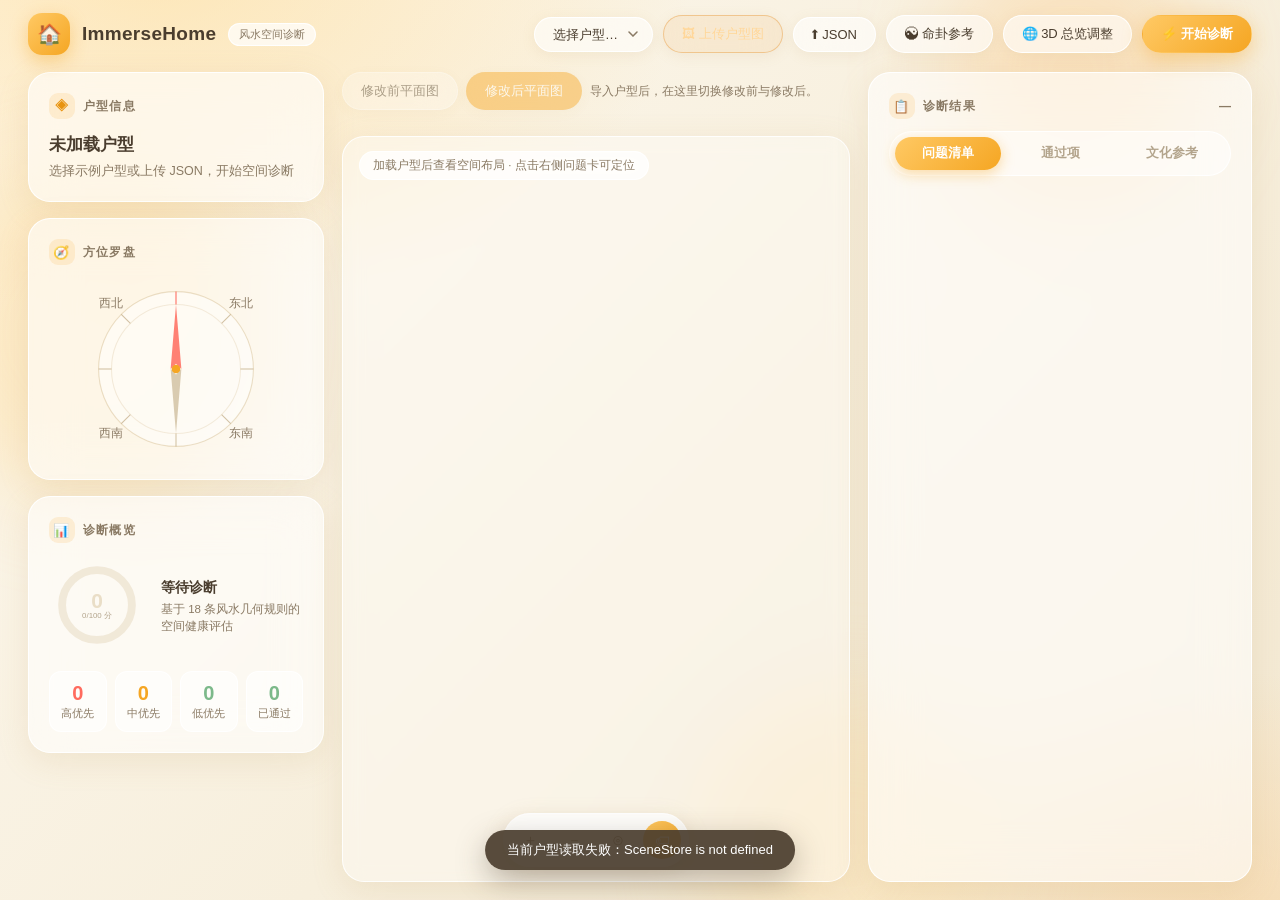
==== commit a3982f54: "合并完整项目包：家具符号识别、前后版本对比、修复接口、便携启动 - 新增 plan-recognition.js：从图纸像素识别常见家具线稿符号与门窗候选 - 新增 scene-store.js：户型" ====
--- a/webapp/static/index.html
+++ b/webapp/static/index.html
@@ -338,6 +338,10 @@
     animation: slideUp 0.3s;
   }
   @keyframes slideUp { from { opacity: 0; transform: translate(-50%, 16px); } }
+  .version-bar { display: flex; flex-wrap: wrap; align-items: center; gap: 8px; margin: 0 0 12px; }
+  .version-bar .btn.active { background: #f5a623; color: #fff; border-color: transparent; }
+  .version-bar .btn:disabled { opacity: .45; cursor: default; }
+  .version-info { font-size: 11.5px; color: var(--text-secondary); line-height: 1.6; }
 </style>
 </head>
 <body>
@@ -353,11 +357,11 @@
     <select id="sceneSelect" class="btn" title="选择示例户型">
       <option value="">选择户型…</option>
     </select>
-    <a class="btn" href="/plan" style="text-decoration:none;border-color:rgba(233,162,76,.5);color:#ffd79a;background:rgba(233,162,76,.12)"
+    <a class="btn" href="/plan?v=compare1" style="text-decoration:none;border-color:rgba(233,162,76,.5);color:#ffd79a;background:rgba(233,162,76,.12)"
        title="上传户型图照片 → 自动识墙 → 摆家具 → 生成 3D">🖼 上传户型图</a>
     <button class="btn" id="uploadBtn" title="直接上传户型 JSON（高级）">⬆ JSON</button>
     <button class="btn" id="cultureBtn" title="启用命卦文化参考">☯ 命卦参考</button>
-    <a class="btn" href="/3d" title="进入第一视角 3D 漫游" style="text-decoration:none">🌐 3D 漫游</a>
+    <a class="btn" id="go3dLink" href="/3d?scene=local&v=compare1" title="继续编辑当前户型" style="text-decoration:none">🌐 3D 总览调整</a>
     <button class="btn primary" id="auditBtn">⚡ 开始诊断</button>
   </div>
 </div>
@@ -396,6 +400,11 @@
 
   <!-- 中间舞台 -->
   <div class="stage">
+    <div class="version-bar" aria-label="平面图版本">
+      <button class="btn" id="versionBefore" disabled>修改前平面图</button>
+      <button class="btn active" id="versionAfter" disabled>修改后平面图</button>
+      <span class="version-info" id="versionInfo">导入户型后，在这里切换修改前与修改后。</span>
+    </div>
     <div class="alert-card" id="alertCard">
       <div class="alert-icon">◈</div>
       <div class="alert-body">
@@ -444,6 +453,7 @@
 <input type="file" id="fileInput" accept=".json" style="display:none" />
 <div class="loading" id="loading"><div class="spinner"></div></div>
 
+<script src="/scene-store.js"></script>
 <script>
 // ============================================================
 //  全局状态
@@ -456,6 +466,7 @@
 let viewScale = 1;
 let viewOffset = { x: 0, y: 0 };
 let currentFilter = "all";
+let planDocument = null, displayedVersion = "after", sceneRevision = 0;
 
 // 暖色调画布配色（对应 Figma 阳光客厅风格）
 const COLORS = {
@@ -495,6 +506,12 @@
   drawCompass();
   drawScoreRing(0, 18, true);
   await loadScenes();
+  restoreCurrentPlan();
+  document.getElementById("versionBefore").addEventListener("click", () => showPlanVersion("before"));
+  document.getElementById("versionAfter").addEventListener("click", () => showPlanVersion("after"));
+  window.addEventListener("storage", e => { if (e.key === SceneStore.KEY) restoreCurrentPlan(displayedVersion); });
+  window.addEventListener("pageshow", () => restoreCurrentPlan(displayedVersion));
+  document.addEventListener("visibilitychange", () => { if (!document.hidden) restoreCurrentPlan(displayedVersion); });
   document.getElementById("auditBtn").addEventListener("click", runAudit);
   document.getElementById("uploadBtn").addEventListener("click", () => document.getElementById("fileInput").click());
   document.getElementById("fileInput").addEventListener("change", handleFile);
@@ -515,6 +532,46 @@
   }));
 }
 
+function restoreCurrentPlan(version) {
+  try {
+    const doc = SceneStore.restore();
+    if (!doc) return;
+    if (planDocument?.id === doc.id && planDocument.revision === doc.revision) return;
+    planDocument = doc;
+    showPlanVersion(version || (new URLSearchParams(location.search).get("version") === "before" ? "before" : "after"));
+  } catch (error) { toast("当前户型读取失败：" + error.message); }
+}
+function showPlanVersion(version) {
+  if (!planDocument) return;
+  displayedVersion = version;
+  sceneData = SceneStore.clone(version === "before" ? planDocument.original : planDocument.updated);
+  sceneRevision++;
+  selectedVId = null; auditResult = null;
+  document.getElementById("sceneName").textContent = (sceneData.meta?.name || "当前户型") + (version === "before" ? " · 修改前" : " · 修改后");
+  document.getElementById("sceneNote").textContent = sceneData.meta?.note || "由导入图纸生成的当前户型";
+  const original = new Map(planDocument.original.furniture.map(f => [f.id, f.rect]));
+  const changed = planDocument.updated.furniture.filter(f => {
+    const r = original.get(f.id);
+    return !r || ["cx", "cy", "heading", "len", "wid"].some(k => Math.abs((r[k] || 0) - (f.rect[k] || 0)) > .001);
+  }).length;
+  document.getElementById("versionInfo").textContent = (version === "before" ? "导入生成的原始摆位" : `最新摆位 · ${changed} 件家具已调整`) +
+    (planDocument.migrated ? "；旧户型未留存初稿，以本次首次保存作为修改前版本。" : "；3D 调整后自动同步。");
+  const link=document.getElementById("go3dLink"), estimated=planDocument.updated.meta?.scale_estimated;
+  link.href=estimated?"/plan?v=compare1":"/3d?scene=local&v=compare1";
+  link.textContent=estimated?"先标定比例再进入 3D":"🌐 3D 总览调整";
+  if(estimated)document.getElementById("versionInfo").textContent+=" 当前为估算比例，需校准真实长度。";
+  ["versionBefore", "versionAfter"].forEach(id => {
+    const button = document.getElementById(id); button.disabled = false;
+    button.classList.toggle("active", (id === "versionBefore") === (version === "before"));
+  });
+  document.getElementById("canvasHint").textContent = version === "before" ? "修改前平面图 · 查看此版本不会覆盖 3D 的最新摆位" : "修改后平面图 · 与 3D 总览中的最新摆位同步";
+  clearResults(); render(); runAudit();
+}
+function useNewScene(scene) {
+  planDocument = SceneStore.commit(scene, {newDocument: true, lockBaseline: true});
+  viewScale = 1; viewOffset = {x: 0, y: 0}; showPlanVersion("after");
+}
+
 function switchTab(e) {
   document.querySelectorAll(".tab").forEach(t => t.classList.remove("active"));
   e.target.classList.add("active");
@@ -554,11 +611,7 @@
   try {
     const res = await fetch("/api/scene/" + id);
     sceneData = await res.json();
-    document.getElementById("sceneName").textContent = sceneData.meta?.name || id;
-    document.getElementById("sceneNote").textContent = sceneData.meta?.note || "";
-    selectedVId = null; auditResult = null;
-    clearResults();
-    render();
+    useNewScene(sceneData);
   } catch (e) { toast("加载户型失败：" + e.message); }
   finally { showLoading(false); }
 }
@@ -570,10 +623,7 @@
   reader.onload = (ev) => {
     try {
       sceneData = JSON.parse(ev.target.result);
-      document.getElementById("sceneName").textContent = sceneData.meta?.name || file.name;
-      document.getElementById("sceneNote").textContent = sceneData.meta?.note || "已上传：" + file.name;
-      selectedVId = null; auditResult = null;
-      clearResults(); render();
+      useNewScene(sceneData);
     } catch (err) { toast("JSON 解析失败：" + err.message); }
   };
   reader.readAsText(file, "utf-8");
@@ -585,6 +635,7 @@
 // ============================================================
 async function runAudit() {
   if (!sceneData) { toast("请先加载户型"); return; }
+  const revision = sceneRevision;
   showLoading(true);
   try {
     const res = await fetch("/api/audit?culture=" + cultureEnabled, {
@@ -592,7 +643,10 @@
       headers: { "Content-Type": "application/json" },
       body: JSON.stringify(sceneData),
     });
-    auditResult = await res.json();
+    const result = await res.json();
+    if (!res.ok) throw new Error(result.error || "诊断失败");
+    if (revision !== sceneRevision) return;
+    auditResult = result;
     currentFilter = "all";
     document.querySelectorAll(".filter-pill").forEach(x => x.classList.toggle("active", x.dataset.filter === "all"));
     renderResults();
@@ -721,6 +775,10 @@
   const add = (x, y) => { minX = Math.min(minX, x); minY = Math.min(minY, y); maxX = Math.max(maxX, x); maxY = Math.max(maxY, y); };
   (sceneData.walls || []).forEach(w => { add(w.a[0], w.a[1]); add(w.b[0], w.b[1]); });
   (sceneData.furniture || []).forEach(f => rectCorners(f.rect).forEach(p => add(p[0], p[1])));
+  if (planDocument) [planDocument.original, planDocument.updated].forEach(scene => {
+    scene.walls.forEach(w => { add(...w.a); add(...w.b); });
+    scene.furniture.forEach(f => rectCorners(f.rect).forEach(p => add(...p)));
+  });
   if (!isFinite(minX)) return { minX: 0, minY: 0, maxX: 10, maxY: 10 };
   return { minX: minX - 1, minY: minY - 1, maxX: maxX + 1, maxY: maxY + 1 };
 }
@@ -740,7 +798,8 @@
   const scale = Math.min(w / bw, h / bh) * 0.9 * viewScale;
   const ox = (w - bw * scale) / 2 - bounds.minX * scale + viewOffset.x;
   const oy = (h + bh * scale) / 2 + bounds.minY * scale + viewOffset.y;
-  return [x * scale + ox, -y * scale + oy, scale];
+  const displayX = sceneData?.meta?.custom ? bounds.minX + bounds.maxX - x : x;
+  return [displayX * scale + ox, -y * scale + oy, scale];
 }
 
 function render() {
@@ -867,9 +926,10 @@
   if (type === "bed" || type === "sofa") {
     const rad = r.heading * Math.PI / 180;
     const [cx, cy, scale] = worldToScreen(r.cx, r.cy, bounds);
-    const backX = cx - Math.cos(rad) * r.len * scale / 2;
+    const mirror = sceneData?.meta?.custom ? -1 : 1;
+    const backX = cx - mirror * Math.cos(rad) * r.len * scale / 2;
     const backY = cy + Math.sin(rad) * r.len * scale / 2;
-    const hx = Math.sin(rad) * r.wid * scale / 2;
+    const hx = mirror * Math.sin(rad) * r.wid * scale / 2;
     const hy = Math.cos(rad) * r.wid * scale / 2;
     ctx.strokeStyle = stroke; ctx.lineWidth = 3;
     ctx.beginPath();
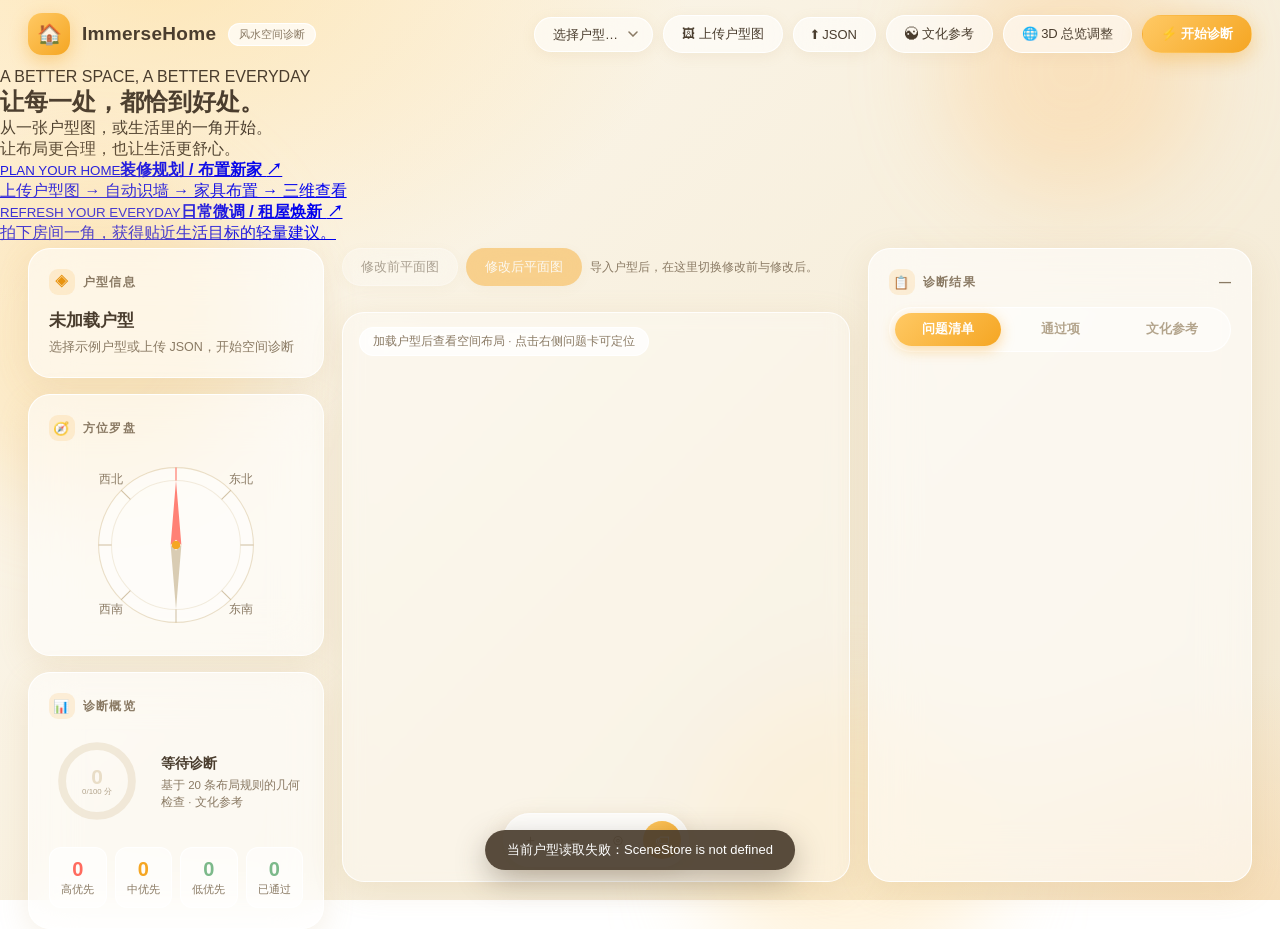
==== commit e386c8b2: "更新户型诊断与书籍参考 - 新增书籍参考模块：book_library.py + book-references.js，风水/室内设计书籍目录与本地阅读接口 - 新增户型诊断设计页 design.ht" ====
--- a/webapp/static/index.html
+++ b/webapp/static/index.html
@@ -343,8 +343,10 @@
   .version-bar .btn:disabled { opacity: .45; cursor: default; }
   .version-info { font-size: 11.5px; color: var(--text-secondary); line-height: 1.6; }
 </style>
+<link rel="stylesheet" href="/living.css">
+<link rel="stylesheet" href="/design.css">
 </head>
-<body>
+<body class="living-diagnostic">
 <div class="bokeh b1"></div><div class="bokeh b2"></div><div class="bokeh b3"></div>
 
 <div class="topbar">
@@ -357,15 +359,16 @@
     <select id="sceneSelect" class="btn" title="选择示例户型">
       <option value="">选择户型…</option>
     </select>
-    <a class="btn" href="/plan?v=compare1" style="text-decoration:none;border-color:rgba(233,162,76,.5);color:#ffd79a;background:rgba(233,162,76,.12)"
+    <a class="btn" href="/plan?v=compare1" style="text-decoration:none"
        title="上传户型图照片 → 自动识墙 → 摆家具 → 生成 3D">🖼 上传户型图</a>
     <button class="btn" id="uploadBtn" title="直接上传户型 JSON（高级）">⬆ JSON</button>
-    <button class="btn" id="cultureBtn" title="启用命卦文化参考">☯ 命卦参考</button>
+    <button class="btn" id="cultureBtn" title="启用命卦文化参考">☯ 文化参考</button>
     <a class="btn" id="go3dLink" href="/3d?scene=local&v=compare1" title="继续编辑当前户型" style="text-decoration:none">🌐 3D 总览调整</a>
     <button class="btn primary" id="auditBtn">⚡ 开始诊断</button>
   </div>
 </div>
 
+<section class="living-welcome"><div><div class="living-eyebrow">A BETTER SPACE, A BETTER EVERYDAY</div><h1>让每一处，都恰到好处。</h1><p>从一张户型图，或生活里的一角开始。<br>让布局更合理，也让生活更舒心。</p></div><a class="living-route" href="/plan"><small>PLAN YOUR HOME</small><strong>装修规划 / 布置新家 <span>↗</span></strong><p>上传户型图 → 自动识墙 → 家具布置 → 三维查看</p></a><a class="living-route" href="/refresh"><small>REFRESH YOUR EVERYDAY</small><strong>日常微调 / 租屋焕新 <span>↗</span></strong><p>拍下房间一角，获得贴近生活目标的轻量建议。</p></a></section>
 <div class="main">
   <!-- 左侧浮动卡 -->
   <div class="dock">
@@ -386,7 +389,7 @@
         <div class="score-ring" id="scoreRing"></div>
         <div class="score-caption">
           <div class="big" id="scoreVerdict">等待诊断</div>
-          <div class="sub">基于 18 条风水几何规则的空间健康评估</div>
+          <div class="sub">基于 20 条布局规则的几何检查 · 文化参考</div>
         </div>
       </div>
       <div class="stats-grid">
@@ -453,6 +456,7 @@
 <input type="file" id="fileInput" accept=".json" style="display:none" />
 <div class="loading" id="loading"><div class="spinner"></div></div>
 
+<script src="/furniture-materials.js"></script>
 <script src="/scene-store.js"></script>
 <script>
 // ============================================================
@@ -491,7 +495,7 @@
 
 // 房间暖色粉彩（对应 Figma 户型图的桃橙配色）
 const ROOM_COLORS = {
-  "主卧": "#ffe3cc", "次卧": "#fff0d6", "卧室": "#ffe9d4",
+  "主卧": "#e7ddc8", "次卧": "#eee5d2", "卧室": "#e9dfca",
   "客厅": "#e9f0da", "餐厅": "#ffe0c4", "厨房": "#f4ead4",
   "卫生间": "#dfeef1", "卫": "#dfeef1", "阳台": "#e6f0e0", "玄关": "#f6ecd8",
 };
@@ -657,6 +661,8 @@
 
 function toggleCulture() {
   cultureEnabled = !cultureEnabled;
+  renderCulturePanel();
+  document.querySelector('[data-tab="culture"]').click();
   const btn = document.getElementById("cultureBtn");
   btn.classList.toggle("toggled", cultureEnabled);
   if (auditResult) runAudit();
@@ -726,21 +732,7 @@
     '<div class="passed-item"><span class="passed-dot"></span>' + p.name +
     '<span style="color:var(--text-muted);font-size:11px;margin-left:auto;">' + p.rule_id + "</span></div>").join("");
 
-  // 文化参考
-  const cbox = document.getElementById("cultureBox");
-  const c = auditResult.culture_reference;
-  if (c.enabled && c.available) {
-    cbox.innerHTML = `
-      <div class="culture-box">
-        <div class="culture-title">☯ 八宅派命卦 · 文化参考</div>
-        <div class="culture-text">${c.text}</div>
-        <div class="culture-text" style="margin-top:8px;">命卦：${c.ming_gua.name}（${c.ming_gua.group}）<br>宅向：坐${c.house.sitting}朝${c.house.facing}（${c.house.gua}宅）</div>
-        <ul class="culture-limits">${c.limits.map(l => "<li>" + l + "</li>").join("")}</ul>
-      </div>`;
-  } else {
-    cbox.innerHTML = '<div class="empty-state"><div class="icon">☯</div><div>' +
-      (c.reason || "点击顶部「命卦参考」按钮启用") + "</div></div>";
-  }
+  renderCulturePanel();
 
   if (s.skipped > 0) {
     const note = document.createElement("div");
@@ -917,7 +909,7 @@
   else if (type === "mirror") { fill = COLORS.mirror; stroke = "rgba(130,160,210,0.7)"; }
   else if (type === "wardrobe") { fill = COLORS.wardrobe; stroke = COLORS.wardrobeBorder; }
 
-  ctx.fillStyle = fill; ctx.strokeStyle = stroke; ctx.lineWidth = 1.5;
+  ctx.fillStyle = /^#[0-9a-f]{6}$/i.test(f.color || "") ? f.color : fill; ctx.strokeStyle = stroke; ctx.lineWidth = 1.5;
   ctx.beginPath();
   ctx.moveTo(corners[0][0], corners[0][1]);
   corners.slice(1).forEach(c => ctx.lineTo(c[0], c[1]));
@@ -1066,5 +1058,9 @@
 
 init();
 </script>
+<script src="/living.js"></script>
+<script src="/cloud-models.js"></script>
+<script src="/book-references.js"></script>
+<script src="/culture-panel.js"></script>
 </body>
 </html>
